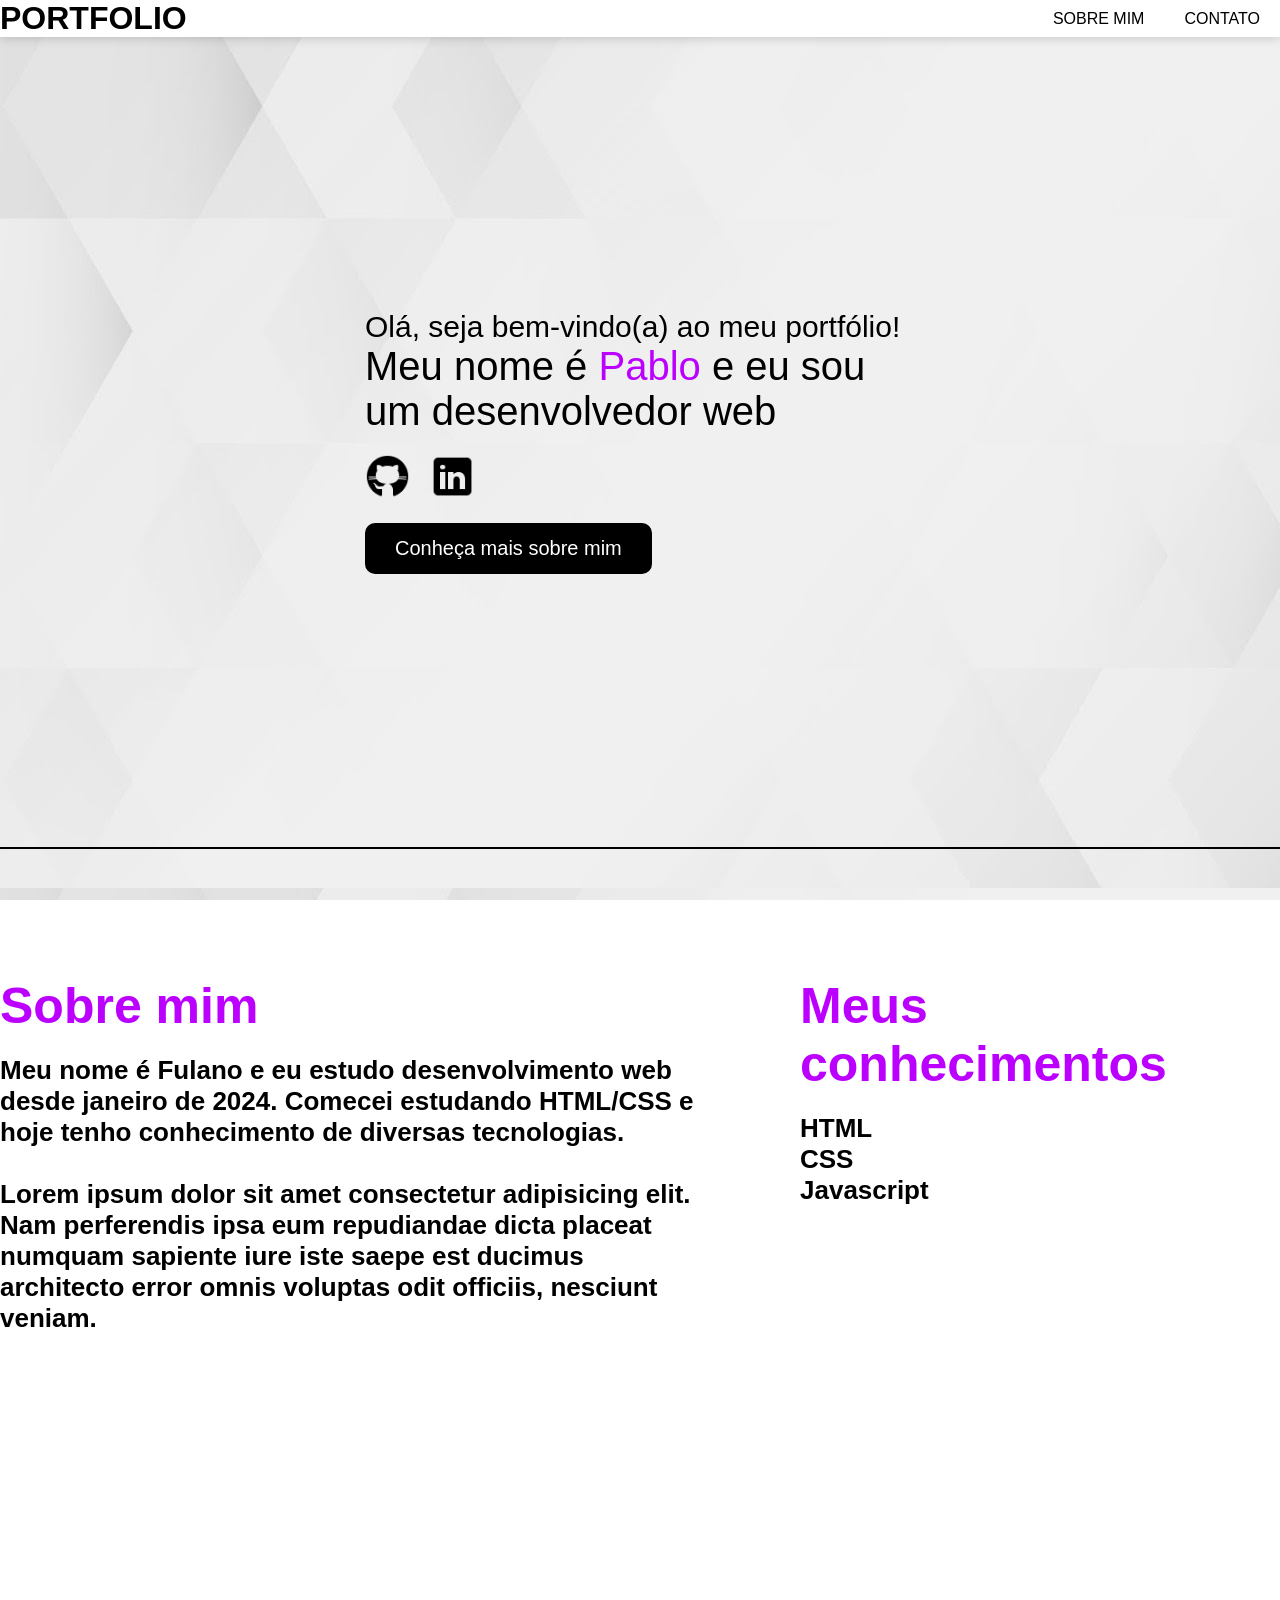
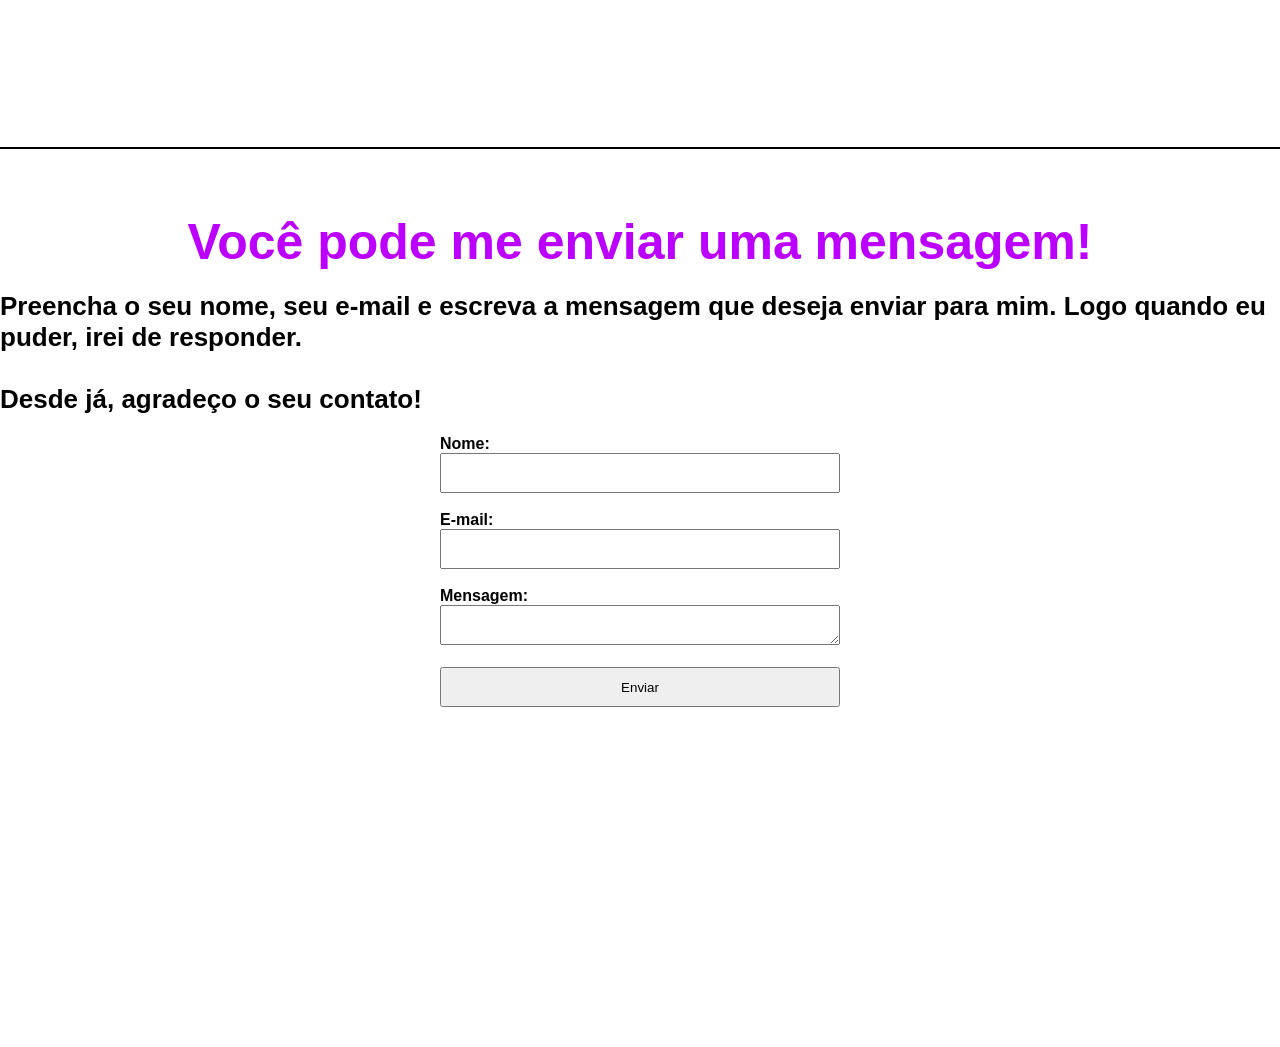
==== index.html @ 6943d7c4 "Add files via upload" ====
<!DOCTYPE html>
<html lang="en">
<head>
    <meta charset="UTF-8">
    <meta name="viewport" content="width=device-width, initial-scale=1.0">
    <title>Portfolio</title>
    <link rel="stylesheet" href="style.css">
</head>
<body>
    <header>
        <h1>Portfolio</h1>
        <nav>
            <ul>
                <li><a href="#sobremim">Sobre mim</a></li>
                <li><a href="#contato">Contato</a></li>
            </ul>
        </nav>
    </header>
            </ul>
        </nav>
    </header>
    <main>
    <div id="intro">
        <div id="apresentacao">
            <p>Olá, seja bem-vindo(a) ao meu portfólio!</p>
            <p>Meu nome é <span>Pablo</span> e eu sou um desenvolvedor web</p>
        </div>

        <div id="redes-sociais">
            <a href="#">
                <img src="./imagens/icons8-github-50.png" alt="">
            </a>

            <a href="#">
                <img src="./imagens/icons8-linkedin-50.png" alt="">
            </a>
        </div>

        <a href="#sobreMim">
            <button>Conheça mais sobre mim</button>
        </a>
    </div>

    <div id="img-dev">
        <img src="./imagens/graphy-software-developer-coding-with-two-monitors.png" alt="">
    </div>
</main>
</body>
</html>
<section id="sobreMim">
    <div id="resumo">
        <h2>Sobre mim</h2>
        <p>
            Meu nome é Fulano e eu estudo desenvolvimento web desde janeiro de 2024. Comecei estudando HTML/CSS e hoje tenho conhecimento de diversas tecnologias.<br><br>
            Lorem ipsum dolor sit amet consectetur adipisicing elit. Nam perferendis ipsa eum repudiandae dicta placeat numquam sapiente iure iste saepe est ducimus architecto error omnis voluptas odit officiis, nesciunt veniam.
        </p>
    </div>

    <div id="meusConhecimentos">
        <h2>Meus conhecimentos</h2>
        <ul>
            <li>HTML</li>
            <li>CSS</li>
            <li>Javascript</li>
        </ul>
    </div>
</section>
<section id="contato">
    <h2>Você pode me enviar uma mensagem!</h2>
    <p>
        Preencha o seu nome, seu e-mail e escreva a mensagem que deseja enviar para mim. Logo quando eu puder, irei de responder.<br><br>
        Desde já, agradeço o seu contato!
    </p>

    <form>
        <label for="nome">Nome:</label><br>
        <input type="text" id="nome" name="nome" required><br><br>

        <label for="email">E-mail:</label><br>
        <input type="email" id="email" name="email" required><br><br>

        <label for="mensagem">Mensagem:</label><br>
        <textarea id="mensagem" name="mensagem" rows="4" cols="50" required></textarea><br><br>

        <input id="btnEnviar" type="submit" value="Enviar">
    </form>
</section>
<script src="script.js"></script>
</body>
</html>
---- style.css ----
*{                  
        margin: 0;
        padding: 0;
        box-sizing: border-box;
        list-style: none;
        text-decoration: none;
        font-family: 'Segoe UI', tahoma, Geneva, Verdana, sans-serif;
}

header{
    display: flex;
    justify-content: space-between;
    align-items: center;
    font-size: 20 px;
    text-transform: uppercase;
    box-shadow: 0 0 12px rgba(0, 0, 0, 0.21);
    background-color: #fff;
}


nav a {
    color: black;
    padding: 20px 20px;
}

nav ul {
    display: flex;
}

nav ul a:hover {
    background-color: rgb(187, 0, 255);
    color: white;
}

body {
    background-image: url("./imagens/v748-toon-103.jpg");
    background-attachment: fixed;
}

/* INÍCIO MAIN */

main {
    display: flex;
    align-items: center;
    justify-content: center;
    height: 90vh;
}

#intro {
    max-width: 550px;
    display: flex;
    flex-direction: column;
    align-items: flex-start;
    gap: 20px;
}

#apresentacao p:nth-child(1) {
    font-size: 30px;
}

#apresentacao p:nth-child(2) {
    font-size: 40px;
    font-weight: 500;
}

#redes-sociais {
    display: flex;
    gap: 20px;
}

#redes-sociais img {
    width: 45px;
}

#apresentacao p:nth-child(2) span {
    color: rgb(187, 0, 255);
}

#intro button {
    padding: 14px 30px;
    font-size: 20px;
    border-radius: 10px;
    border: none;
    background-color: black;
    color: white;
    cursor: pointer;
}

#intro button:hover {
    color: rgb(187, 0, 255);
}
/* INÍCIO SOBRE MIM */

#sobreMim {
    display: flex;
    justify-content: center;
    gap: 100px;
    height: 100vh;
    border-top: 2px solid rgb(0, 0, 0);
}

#resumo {
    margin-top: 10%;
    max-width: 700px;
    display: flex;
    flex-direction: column;
    gap: 20px;
}

#meusConhecimentos {
    margin-top: 10%;
    display: flex;
    flex-direction: column;
    gap: 20px;
}

#resumo h2, #meusConhecimentos h2 {
    font-size: 50px;
    color: rgb(187, 0, 255);
}

#resumo p, #meusConhecimentos ul li {
    font-size: 26px;
    font-weight: 600;
}
/* INÍCIO CONTATO */

#contato {
    display: flex;
    flex-direction: column;
    align-items: center;
    gap: 20px;
    height: 100vh;
    border-top: 2px solid black;
    text-align: align;
}

#contato h2 {
    margin-top: 5%;
    font-size: 50px;
    color: rgb(187, 0, 255);
}

#contato p {
    font-size: 26px;
    font-weight: 600;
}

#contato form {
    text-align: left;
    font-weight: 600;
}

#contato form input, textarea {
    height: 40px;
    width: 400px;
    max-width: 400px;
    padding-inline: 5px;
}

@media screen and (max-width: 950px) {
    header {
        flex-direction: column;
    }

    /* INÍCIO MAIN */

    #intro {
        padding-inline: 20px;
    }

    #apresentacao p:nth-child(1) {
        font-size: 27px;
    }

    #apresentacao p:nth-child(2) {
        font-size: 37px;
    }

    #img-dev {
        display: none;
    }

    /* INÍCIO SOBRE MIM */

    #sobreMim {
        flex-direction: column;
        gap: 10px;
    }

    #resumo, #meusConhecimentos {
        margin-top: 0;
        padding-inline: 20px;
    }

    #resumo h2, #meusConhecimentos h2 {
        font-size: 40px;
    }

    #resumo p, #meusConhecimentos ul li {
        font-size: 15px;
    }

    /* INÍCIO CONTATO */

    #contato {
        padding-inline: 20px;
    }

    #contato h2 {
        font-size: 40px;
    }

    #contato form input, textarea {
        width: 300px;
    }
}
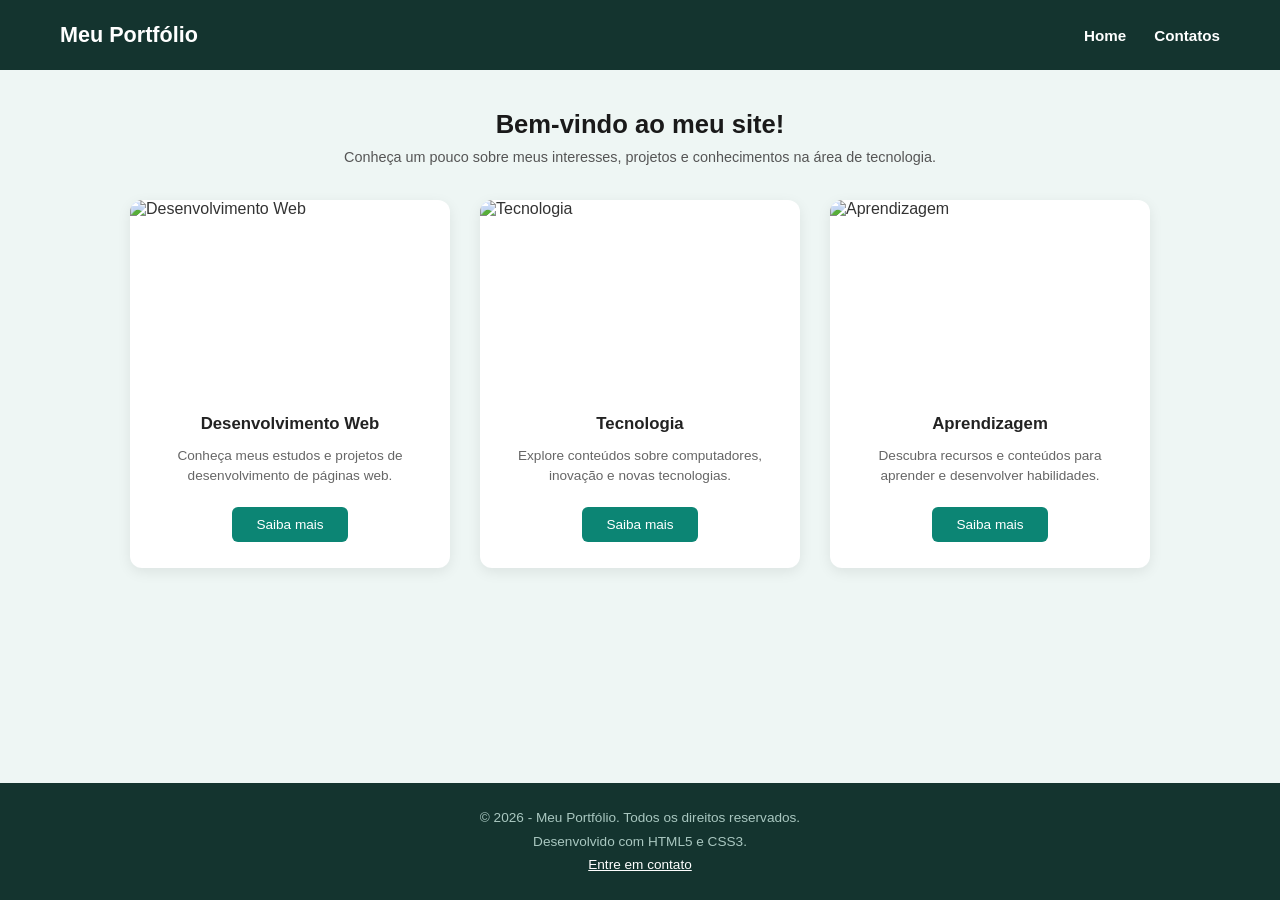
==== commit a786a7d1: "Add files via upload" ====
--- a/index.html
+++ b/index.html
@@ -1,90 +1,62 @@
-<!DOCTYPE html>
-<html lang="en">
-<head>
-    <meta charset="UTF-8">
-    <meta name="viewport" content="width=device-width, initial-scale=1.0">
-    <title>Portfolio</title>
-    <link rel="stylesheet" href="style.css">
-</head>
-<body>
-    <header>
-        <h1>Portfolio</h1>
-        <nav>
-            <ul>
-                <li><a href="#sobremim">Sobre mim</a></li>
-                <li><a href="#contato">Contato</a></li>
-            </ul>
-        </nav>
-    </header>
-            </ul>
-        </nav>
-    </header>
-    <main>
-    <div id="intro">
-        <div id="apresentacao">
-            <p>Olá, seja bem-vindo(a) ao meu portfólio!</p>
-            <p>Meu nome é <span>Pablo</span> e eu sou um desenvolvedor web</p>
-        </div>
-
-        <div id="redes-sociais">
-            <a href="#">
-                <img src="./imagens/icons8-github-50.png" alt="">
-            </a>
-
-            <a href="#">
-                <img src="./imagens/icons8-linkedin-50.png" alt="">
-            </a>
-        </div>
-
-        <a href="#sobreMim">
-            <button>Conheça mais sobre mim</button>
-        </a>
-    </div>
-
-    <div id="img-dev">
-        <img src="./imagens/graphy-software-developer-coding-with-two-monitors.png" alt="">
-    </div>
-</main>
-</body>
-</html>
-<section id="sobreMim">
-    <div id="resumo">
-        <h2>Sobre mim</h2>
-        <p>
-            Meu nome é Fulano e eu estudo desenvolvimento web desde janeiro de 2024. Comecei estudando HTML/CSS e hoje tenho conhecimento de diversas tecnologias.<br><br>
-            Lorem ipsum dolor sit amet consectetur adipisicing elit. Nam perferendis ipsa eum repudiandae dicta placeat numquam sapiente iure iste saepe est ducimus architecto error omnis voluptas odit officiis, nesciunt veniam.
-        </p>
-    </div>
-
-    <div id="meusConhecimentos">
-        <h2>Meus conhecimentos</h2>
-        <ul>
-            <li>HTML</li>
-            <li>CSS</li>
-            <li>Javascript</li>
-        </ul>
-    </div>
-</section>
-<section id="contato">
-    <h2>Você pode me enviar uma mensagem!</h2>
-    <p>
-        Preencha o seu nome, seu e-mail e escreva a mensagem que deseja enviar para mim. Logo quando eu puder, irei de responder.<br><br>
-        Desde já, agradeço o seu contato!
-    </p>
-
-    <form>
-        <label for="nome">Nome:</label><br>
-        <input type="text" id="nome" name="nome" required><br><br>
-
-        <label for="email">E-mail:</label><br>
-        <input type="email" id="email" name="email" required><br><br>
-
-        <label for="mensagem">Mensagem:</label><br>
-        <textarea id="mensagem" name="mensagem" rows="4" cols="50" required></textarea><br><br>
-
-        <input id="btnEnviar" type="submit" value="Enviar">
-    </form>
-</section>
-<script src="script.js"></script>
-</body>
-</html>+<!DOCTYPE html>
+<html lang="pt-BR">
+<head>
+    <meta charset="UTF-8">
+    <meta name="viewport" content="width=device-width, initial-scale=1.0">
+    <title>Meu Portfólio</title>
+    <link rel="stylesheet" href="style.css">
+</head>
+<body>
+
+    <header>
+        <h2>Meu Portfólio</h2>
+        <nav>
+            <a href="index.html">Home</a>
+            <a href="contato.html">Contatos</a>
+        </nav>
+    </header>
+
+    <main>
+        <section class="intro-home">
+            <h1>Bem-vindo ao meu site!</h1>
+            <p>Conheça um pouco sobre meus interesses, projetos e conhecimentos na área de tecnologia.</p>
+        </section>
+
+        <section class="cards-container">
+            <article class="card">
+                <img src="https://images.unsplash.com/photo-1498050108023-c5249f4df085?auto=format&fit=crop&w=600&q=80" alt="Desenvolvimento Web">
+                <div class="card-body">
+                    <h3>Desenvolvimento Web</h3>
+                    <p>Conheça meus estudos e projetos de desenvolvimento de páginas web.</p>
+                    <a href="contato.html">Saiba mais</a>
+                </div>
+            </article>
+
+            <article class="card">
+                <img src="https://images.unsplash.com/photo-1518770660439-4636190af475?auto=format&fit=crop&w=600&q=80" alt="Tecnologia">
+                <div class="card-body">
+                    <h3>Tecnologia</h3>
+                    <p>Explore conteúdos sobre computadores, inovação e novas tecnologias.</p>
+                    <a href="contato.html">Saiba mais</a>
+                </div>
+            </article>
+
+            <article class="card">
+                <img src="https://images.unsplash.com/photo-1516321318423-f06f85e504b3?auto=format&fit=crop&w=600&q=80" alt="Aprendizagem">
+                <div class="card-body">
+                    <h3>Aprendizagem</h3>
+                    <p>Descubra recursos e conteúdos para aprender e desenvolver habilidades.</p>
+                    <a href="contato.html">Saiba mais</a>
+                </div>
+            </article>
+        </section>
+    </main>
+
+    <footer>
+        <p>&copy; 2026 - Meu Portfólio. Todos os direitos reservados.</p>
+        <p>Desenvolvido com HTML5 e CSS3.</p>
+        <p><a href="contato.html">Entre em contato</a></p>
+    </footer>
+
+</body>
+</html>
--- a/style.css
+++ b/style.css
@@ -1,217 +1,279 @@
-*{                  
-        margin: 0;
-        padding: 0;
-        box-sizing: border-box;
-        list-style: none;
-        text-decoration: none;
-        font-family: 'Segoe UI', tahoma, Geneva, Verdana, sans-serif;
-}
-
-header{
-    display: flex;
-    justify-content: space-between;
-    align-items: center;
-    font-size: 20 px;
-    text-transform: uppercase;
-    box-shadow: 0 0 12px rgba(0, 0, 0, 0.21);
-    background-color: #fff;
-}
-
-
-nav a {
-    color: black;
-    padding: 20px 20px;
-}
-
-nav ul {
-    display: flex;
-}
-
-nav ul a:hover {
-    background-color: rgb(187, 0, 255);
-    color: white;
-}
-
-body {
-    background-image: url("./imagens/v748-toon-103.jpg");
-    background-attachment: fixed;
-}
-
-/* INÍCIO MAIN */
-
-main {
-    display: flex;
-    align-items: center;
-    justify-content: center;
-    height: 90vh;
-}
-
-#intro {
-    max-width: 550px;
-    display: flex;
-    flex-direction: column;
-    align-items: flex-start;
-    gap: 20px;
-}
-
-#apresentacao p:nth-child(1) {
-    font-size: 30px;
-}
-
-#apresentacao p:nth-child(2) {
-    font-size: 40px;
-    font-weight: 500;
-}
-
-#redes-sociais {
-    display: flex;
-    gap: 20px;
-}
-
-#redes-sociais img {
-    width: 45px;
-}
-
-#apresentacao p:nth-child(2) span {
-    color: rgb(187, 0, 255);
-}
-
-#intro button {
-    padding: 14px 30px;
-    font-size: 20px;
-    border-radius: 10px;
-    border: none;
-    background-color: black;
-    color: white;
-    cursor: pointer;
-}
-
-#intro button:hover {
-    color: rgb(187, 0, 255);
-}
-/* INÍCIO SOBRE MIM */
-
-#sobreMim {
-    display: flex;
-    justify-content: center;
-    gap: 100px;
-    height: 100vh;
-    border-top: 2px solid rgb(0, 0, 0);
-}
-
-#resumo {
-    margin-top: 10%;
-    max-width: 700px;
-    display: flex;
-    flex-direction: column;
-    gap: 20px;
-}
-
-#meusConhecimentos {
-    margin-top: 10%;
-    display: flex;
-    flex-direction: column;
-    gap: 20px;
-}
-
-#resumo h2, #meusConhecimentos h2 {
-    font-size: 50px;
-    color: rgb(187, 0, 255);
-}
-
-#resumo p, #meusConhecimentos ul li {
-    font-size: 26px;
-    font-weight: 600;
-}
-/* INÍCIO CONTATO */
-
-#contato {
-    display: flex;
-    flex-direction: column;
-    align-items: center;
-    gap: 20px;
-    height: 100vh;
-    border-top: 2px solid black;
-    text-align: align;
-}
-
-#contato h2 {
-    margin-top: 5%;
-    font-size: 50px;
-    color: rgb(187, 0, 255);
-}
-
-#contato p {
-    font-size: 26px;
-    font-weight: 600;
-}
-
-#contato form {
-    text-align: left;
-    font-weight: 600;
-}
-
-#contato form input, textarea {
-    height: 40px;
-    width: 400px;
-    max-width: 400px;
-    padding-inline: 5px;
-}
-
-@media screen and (max-width: 950px) {
-    header {
-        flex-direction: column;
-    }
-
-    /* INÍCIO MAIN */
-
-    #intro {
-        padding-inline: 20px;
-    }
-
-    #apresentacao p:nth-child(1) {
-        font-size: 27px;
-    }
-
-    #apresentacao p:nth-child(2) {
-        font-size: 37px;
-    }
-
-    #img-dev {
-        display: none;
-    }
-
-    /* INÍCIO SOBRE MIM */
-
-    #sobreMim {
-        flex-direction: column;
-        gap: 10px;
-    }
-
-    #resumo, #meusConhecimentos {
-        margin-top: 0;
-        padding-inline: 20px;
-    }
-
-    #resumo h2, #meusConhecimentos h2 {
-        font-size: 40px;
-    }
-
-    #resumo p, #meusConhecimentos ul li {
-        font-size: 15px;
-    }
-
-    /* INÍCIO CONTATO */
-
-    #contato {
-        padding-inline: 20px;
-    }
-
-    #contato h2 {
-        font-size: 40px;
-    }
-
-    #contato form input, textarea {
-        width: 300px;
-    }
-}+* {
+    margin: 0;
+    padding: 0;
+    box-sizing: border-box;
+    font-family: Arial, Helvetica, sans-serif;
+}
+
+body {
+    display: flex;
+    flex-direction: column;
+    min-height: 100vh;
+    background-color: #eef6f4;
+    color: #333333;
+}
+
+/* Cabeçalho e Menu */
+header {
+    background-color: #14342f;
+    color: #ffffff;
+    display: flex;
+    justify-content: space-between;
+    align-items: center;
+    padding: 22px 60px;
+}
+
+header h2 {
+    font-size: 1.35rem;
+    font-weight: bold;
+}
+
+nav {
+    display: flex;
+    gap: 28px;
+}
+
+nav a {
+    color: #ffffff;
+    text-decoration: none;
+    font-size: 0.95rem;
+    font-weight: bold;
+    transition: color 0.2s ease, opacity 0.2s ease;
+}
+
+nav a:hover {
+    opacity: 0.8;
+}
+
+/* Área Principal */
+main {
+    flex: 1;
+    display: flex;
+    flex-direction: column;
+    align-items: center;
+    padding: 40px 20px 60px;
+    width: 100%;
+}
+
+.intro-home {
+    text-align: center;
+    margin-bottom: 35px;
+}
+
+.intro-home h1 {
+    font-size: 1.6rem;
+    color: #1a1a1a;
+    margin-bottom: 10px;
+    font-weight: bold;
+}
+
+.intro-home p {
+    font-size: 0.9rem;
+    color: #555555;
+}
+
+/* Cards (Home) */
+.cards-container {
+    display: flex;
+    justify-content: center;
+    gap: 30px;
+    flex-wrap: wrap;
+    max-width: 1150px;
+    width: 100%;
+}
+
+.card {
+    background-color: #ffffff;
+    border-radius: 12px;
+    overflow: hidden;
+    width: 320px;
+    display: flex;
+    flex-direction: column;
+    box-shadow: 0 4px 14px rgba(0, 0, 0, 0.08);
+    transition: transform 0.25s ease, box-shadow 0.25s ease;
+}
+
+.card:hover {
+    transform: translateY(-6px);
+    box-shadow: 0 10px 24px rgba(0, 0, 0, 0.14);
+}
+
+.card img {
+    width: 100%;
+    height: 190px;
+    object-fit: cover;
+    display: block;
+}
+
+.card-body {
+    padding: 24px 20px 26px;
+    display: flex;
+    flex-direction: column;
+    align-items: center;
+    text-align: center;
+    flex: 1;
+}
+
+.card-body h3 {
+    font-size: 1.05rem;
+    color: #222222;
+    margin-bottom: 12px;
+    font-weight: bold;
+}
+
+.card-body p {
+    font-size: 0.85rem;
+    color: #666666;
+    line-height: 1.45;
+    margin-bottom: 22px;
+    flex: 1;
+}
+
+.card-body a {
+    display: inline-block;
+    background-color: #0c8574;
+    color: #ffffff;
+    text-decoration: none;
+    font-size: 0.85rem;
+    padding: 10px 24px;
+    border-radius: 6px;
+    font-weight: 500;
+    transition: background-color 0.2s ease, transform 0.2s ease;
+}
+
+.card-body a:hover {
+    background-color: #08665a;
+    transform: scale(1.03);
+}
+
+/* Formulário de Contato */
+.form-card {
+    background-color: #ffffff;
+    width: 100%;
+    max-width: 580px;
+    padding: 40px;
+    border-radius: 10px;
+    box-shadow: 0 4px 18px rgba(0, 0, 0, 0.07);
+}
+
+.form-card h2 {
+    font-size: 1.4rem;
+    color: #1a1a1a;
+    margin-bottom: 8px;
+}
+
+.form-card > p {
+    font-size: 0.9rem;
+    color: #666666;
+    margin-bottom: 25px;
+}
+
+.form-group {
+    display: flex;
+    flex-direction: column;
+    margin-bottom: 18px;
+}
+
+.form-group label {
+    font-size: 0.85rem;
+    font-weight: bold;
+    color: #333333;
+    margin-bottom: 7px;
+}
+
+.form-group input,
+.form-group textarea {
+    width: 100%;
+    padding: 11px 13px;
+    border: 1px solid #d3e0dc;
+    border-radius: 6px;
+    font-size: 0.9rem;
+    color: #333333;
+    outline: none;
+    background-color: #ffffff;
+    transition: border-color 0.2s ease;
+}
+
+.form-group input::placeholder,
+.form-group textarea::placeholder {
+    color: #a0a4ab;
+    font-size: 0.85rem;
+}
+
+.form-group input:focus,
+.form-group textarea:focus {
+    border-color: #0c8574;
+}
+
+.form-group textarea {
+    min-height: 140px;
+    resize: vertical;
+}
+
+.btn-submit {
+    background-color: #14342f;
+    color: #ffffff;
+    border: none;
+    padding: 11px 22px;
+    border-radius: 6px;
+    font-size: 0.9rem;
+    font-weight: 500;
+    cursor: pointer;
+    transition: background-color 0.2s ease, opacity 0.2s ease;
+}
+
+.btn-submit:hover {
+    background-color: #1f4d45;
+}
+
+/* Rodapé */
+footer {
+    background-color: #14342f;
+    color: #a9c7c0;
+    text-align: center;
+    padding: 22px 20px;
+    font-size: 0.85rem;
+    line-height: 1.6;
+}
+
+footer p {
+    margin: 2px 0;
+}
+
+footer a {
+    color: #ffffff;
+    text-decoration: underline;
+    transition: opacity 0.2s ease;
+}
+
+footer a:hover {
+    opacity: 0.8;
+}
+
+/* Responsividade (telas menores) */
+@media (max-width: 768px) {
+    header {
+        flex-direction: column;
+        gap: 14px;
+        padding: 20px;
+        text-align: center;
+    }
+
+    nav {
+        gap: 20px;
+    }
+
+    .cards-container {
+        flex-direction: column;
+        align-items: center;
+    }
+
+    .card {
+        width: 100%;
+        max-width: 360px;
+    }
+
+    .form-card {
+        padding: 25px 20px;
+    }
+}
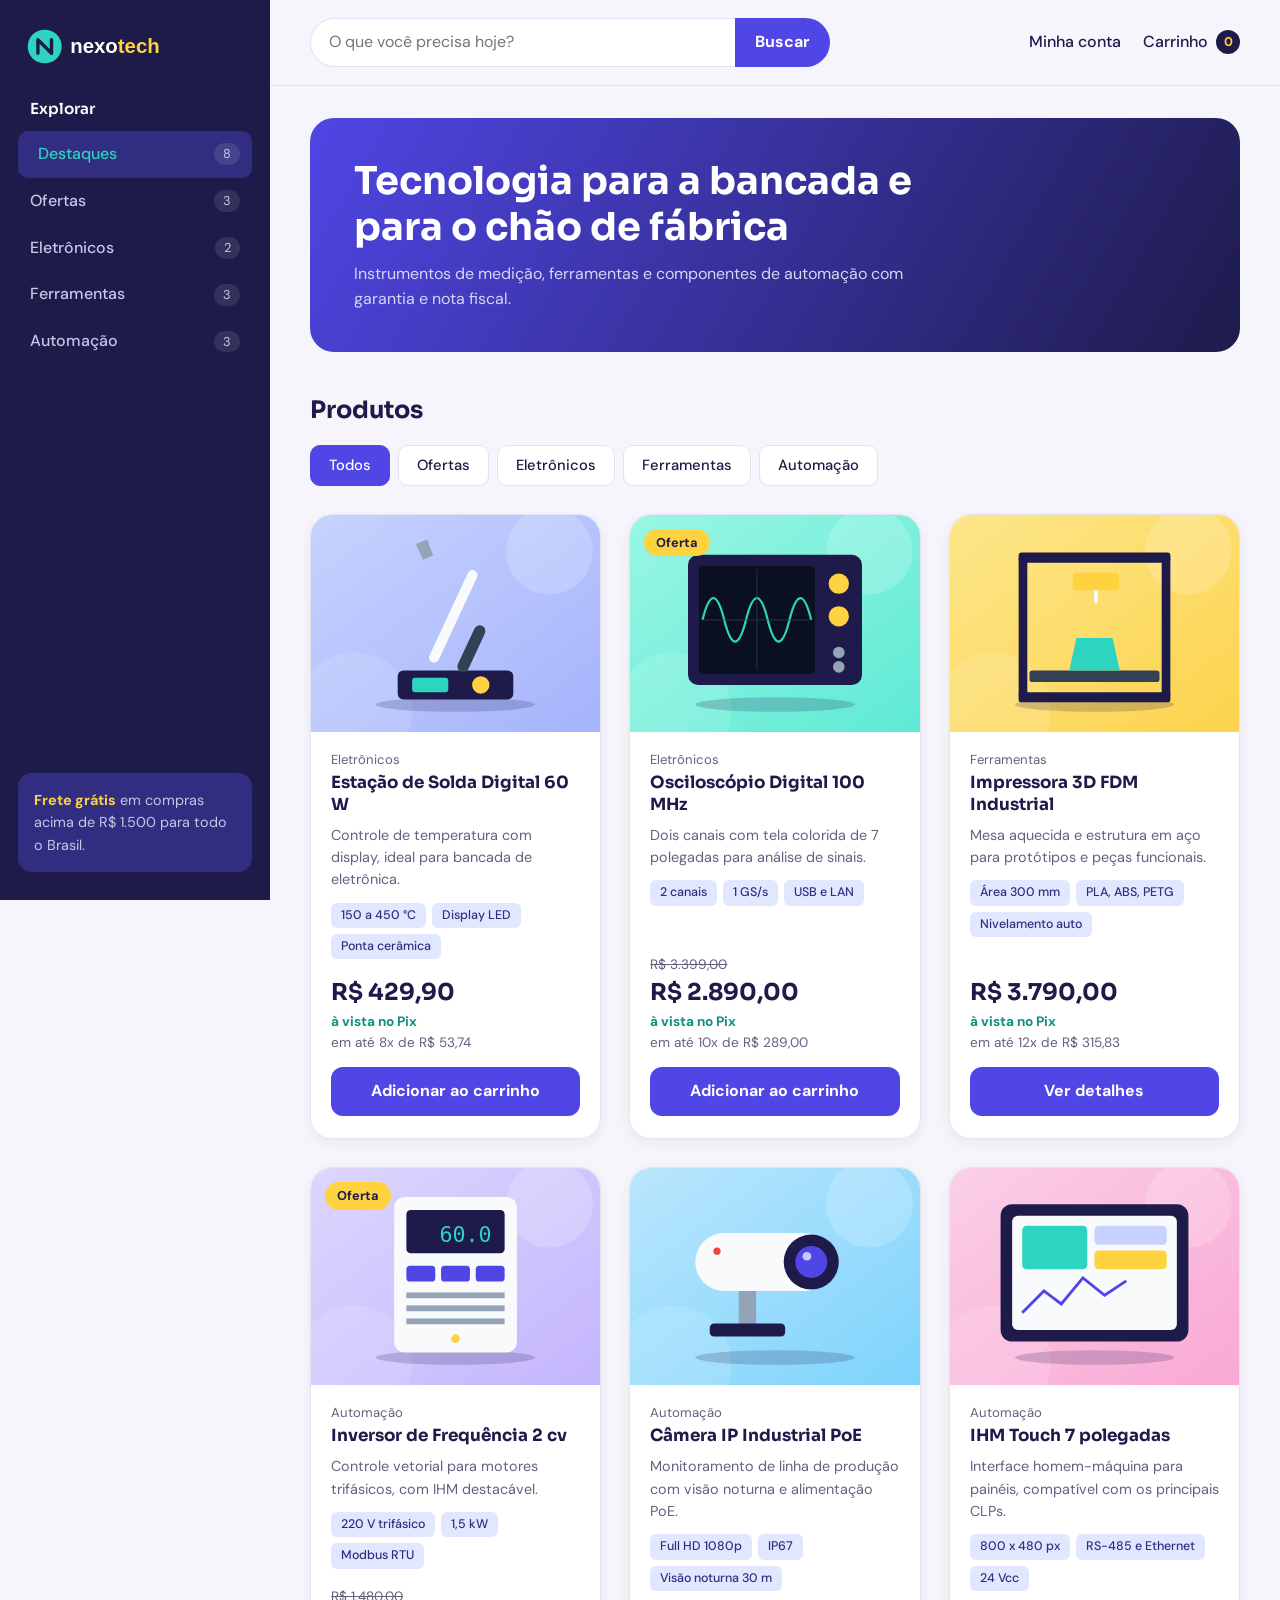
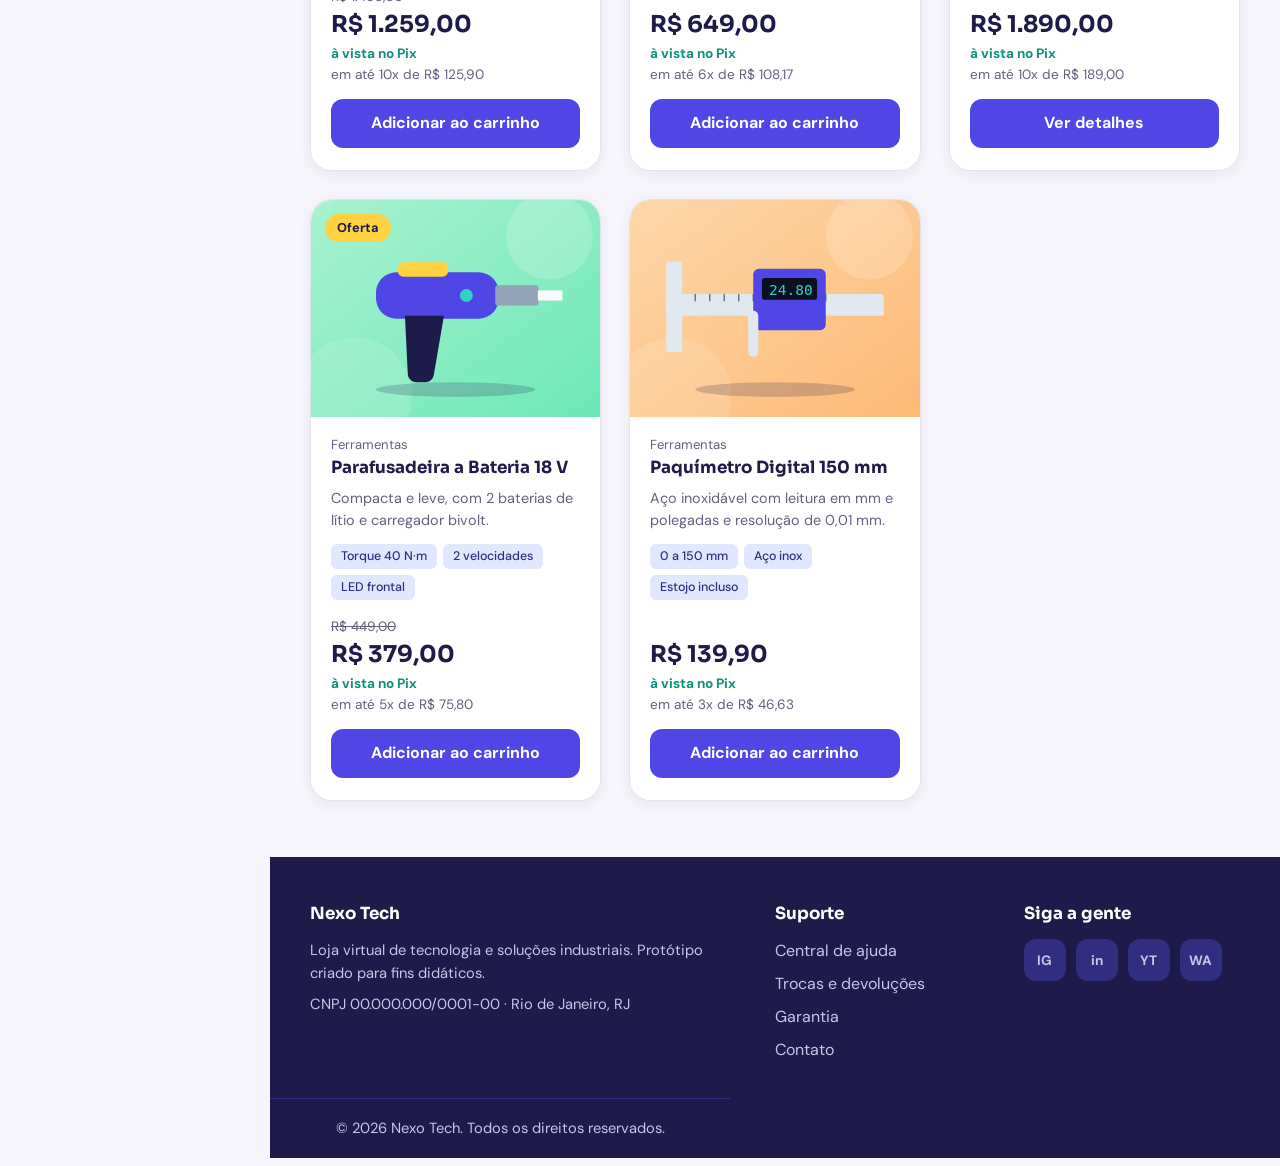
==== commit 0afaac0a: "Add files via upload" ====
--- a/index.html
+++ b/index.html
@@ -1,62 +1,295 @@
 <!DOCTYPE html>
 <html lang="pt-BR">
 <head>
-    <meta charset="UTF-8">
-    <meta name="viewport" content="width=device-width, initial-scale=1.0">
-    <title>Meu Portfólio</title>
-    <link rel="stylesheet" href="style.css">
+  <meta charset="UTF-8">
+  <meta name="viewport" content="width=device-width, initial-scale=1.0">
+  <title>Nexo Tech | Loja de tecnologia e automação industrial</title>
+  <meta name="description" content="Eletrônicos, ferramentas e automação para a indústria.">
+
+  <!-- Fontes: Sora (títulos) e DM Sans (texto) -->
+  <link rel="preconnect" href="https://fonts.googleapis.com">
+  <link rel="preconnect" href="https://fonts.gstatic.com" crossorigin>
+  <link href="https://fonts.googleapis.com/css2?family=DM+Sans:wght@400;500;700&family=Sora:wght@600;700&display=swap" rel="stylesheet">
+
+  <link rel="stylesheet" href="style.css">
 </head>
 <body>
-
-    <header>
-        <h2>Meu Portfólio</h2>
-        <nav>
-            <a href="index.html">Home</a>
-            <a href="contato.html">Contatos</a>
+  <div class="app">
+
+    <!-- ============ MENU LATERAL (fixo à esquerda) ============ -->
+    <aside class="lateral">
+      <a class="lateral__logo" href="index.html" aria-label="Nexo Tech - página inicial">
+        <img src="assets/img/logo.svg" alt="Nexo Tech" width="170" height="37">
+      </a>
+
+      <nav aria-label="Categorias de produtos">
+        <h2 class="lateral__titulo">Explorar</h2>
+        <ul class="lateral__lista">
+          <li><a href="#vitrine" class="ativo">Destaques</a><span>8</span></li>
+          <li><a href="#vitrine">Ofertas</a><span>3</span></li>
+          <li><a href="#vitrine">Eletrônicos</a><span>2</span></li>
+          <li><a href="#vitrine">Ferramentas</a><span>3</span></li>
+          <li><a href="#vitrine">Automação</a><span>3</span></li>
+        </ul>
+      </nav>
+
+      <div class="lateral__aviso">
+        <p><strong>Frete grátis</strong> em compras acima de R$ 1.500 para todo o Brasil.</p>
+      </div>
+    </aside>
+
+    <div class="conteudo">
+
+      <!-- ============ CABEÇALHO ============ -->
+      <header class="topo">
+        <form class="topo__busca" role="search" onsubmit="return false">
+          <label class="sr-only" for="busca">Buscar produtos</label>
+          <input id="busca" type="search" placeholder="O que você precisa hoje?">
+          <button type="submit" class="btn btn--busca">Buscar</button>
+        </form>
+        <nav class="topo__acoes" aria-label="Conta e carrinho">
+          <a href="#">Minha conta</a>
+          <a href="#" class="topo__carrinho">Carrinho <span class="topo__contador">0</span></a>
         </nav>
-    </header>
-
-    <main>
-        <section class="intro-home">
-            <h1>Bem-vindo ao meu site!</h1>
-            <p>Conheça um pouco sobre meus interesses, projetos e conhecimentos na área de tecnologia.</p>
+      </header>
+
+      <!-- ============ ÁREA PRINCIPAL ============ -->
+      <main class="principal" id="vitrine">
+
+        <!-- Banner de apresentação -->
+        <section class="destaque" aria-labelledby="titulo-vitrine">
+          <h1 id="titulo-vitrine">Tecnologia para a bancada e para o chão de fábrica</h1>
+          <p>Instrumentos de medição, ferramentas e componentes de automação com garantia e nota fiscal.</p>
         </section>
 
-        <section class="cards-container">
-            <article class="card">
-                <img src="https://images.unsplash.com/photo-1498050108023-c5249f4df085?auto=format&fit=crop&w=600&q=80" alt="Desenvolvimento Web">
-                <div class="card-body">
-                    <h3>Desenvolvimento Web</h3>
-                    <p>Conheça meus estudos e projetos de desenvolvimento de páginas web.</p>
-                    <a href="contato.html">Saiba mais</a>
-                </div>
-            </article>
-
-            <article class="card">
-                <img src="https://images.unsplash.com/photo-1518770660439-4636190af475?auto=format&fit=crop&w=600&q=80" alt="Tecnologia">
-                <div class="card-body">
-                    <h3>Tecnologia</h3>
-                    <p>Explore conteúdos sobre computadores, inovação e novas tecnologias.</p>
-                    <a href="contato.html">Saiba mais</a>
-                </div>
-            </article>
-
-            <article class="card">
-                <img src="https://images.unsplash.com/photo-1516321318423-f06f85e504b3?auto=format&fit=crop&w=600&q=80" alt="Aprendizagem">
-                <div class="card-body">
-                    <h3>Aprendizagem</h3>
-                    <p>Descubra recursos e conteúdos para aprender e desenvolver habilidades.</p>
-                    <a href="contato.html">Saiba mais</a>
-                </div>
-            </article>
+        <section class="vitrine" aria-labelledby="titulo-produtos">
+          <h2 id="titulo-produtos" class="vitrine__titulo">Produtos</h2>
+
+          <!-- Filtros rápidos (CSS puro: radios + labels) -->
+          <input class="filtro-radio" type="radio" name="filtro" id="f-todos" checked>
+          <input class="filtro-radio" type="radio" name="filtro" id="f-ofertas">
+          <input class="filtro-radio" type="radio" name="filtro" id="f-eletronicos">
+          <input class="filtro-radio" type="radio" name="filtro" id="f-ferramentas">
+          <input class="filtro-radio" type="radio" name="filtro" id="f-automacao">
+
+          <div class="filtros" role="group" aria-label="Filtros rápidos">
+            <label for="f-todos">Todos</label>
+            <label for="f-ofertas">Ofertas</label>
+            <label for="f-eletronicos">Eletrônicos</label>
+            <label for="f-ferramentas">Ferramentas</label>
+            <label for="f-automacao">Automação</label>
+          </div>
+
+          <!-- Grade de produtos -->
+          <div class="grade">
+
+        <!-- Card: Estação de Solda Digital 60 W -->
+        <article class="card" data-categoria="eletronicos">
+          <img class="card__img" src="assets/img/solda.svg" alt="Estação de Solda Digital 60 W" width="400" height="300" loading="lazy">
+          <div class="card__corpo">
+            <p class="card__categoria">Eletrônicos</p>
+            <h3 class="card__titulo">Estação de Solda Digital 60 W</h3>
+            <p class="card__desc">Controle de temperatura com display, ideal para bancada de eletrônica.</p>
+            <ul class="card__specs">
+            <li>150 a 450 °C</li>
+            <li>Display LED</li>
+            <li>Ponta cerâmica</li>
+            </ul>
+            <div class="card__preco">
+              <strong>R$ 429,90</strong>
+              <span class="card__avista">à vista no Pix</span>
+              <span class="card__parcela">em até 8x de R$ 53,74</span>
+            </div>
+            <button class="btn" type="button">Adicionar ao carrinho</button>
+          </div>
+        </article>
+
+        <!-- Card: Osciloscópio Digital 100 MHz -->
+        <article class="card oferta" data-categoria="eletronicos">
+          <span class="card__selo">Oferta</span>
+          <img class="card__img" src="assets/img/osciloscopio.svg" alt="Osciloscópio Digital 100 MHz" width="400" height="300" loading="lazy">
+          <div class="card__corpo">
+            <p class="card__categoria">Eletrônicos</p>
+            <h3 class="card__titulo">Osciloscópio Digital 100 MHz</h3>
+            <p class="card__desc">Dois canais com tela colorida de 7 polegadas para análise de sinais.</p>
+            <ul class="card__specs">
+            <li>2 canais</li>
+            <li>1 GS/s</li>
+            <li>USB e LAN</li>
+            </ul>
+            <div class="card__preco">
+              <s class="card__antigo">R$ 3.399,00</s>
+            <strong>R$ 2.890,00</strong>
+              <span class="card__avista">à vista no Pix</span>
+              <span class="card__parcela">em até 10x de R$ 289,00</span>
+            </div>
+            <button class="btn" type="button">Adicionar ao carrinho</button>
+          </div>
+        </article>
+
+        <!-- Card: Impressora 3D FDM Industrial -->
+        <article class="card" data-categoria="ferramentas">
+          <img class="card__img" src="assets/img/impressora3d.svg" alt="Impressora 3D FDM Industrial" width="400" height="300" loading="lazy">
+          <div class="card__corpo">
+            <p class="card__categoria">Ferramentas</p>
+            <h3 class="card__titulo">Impressora 3D FDM Industrial</h3>
+            <p class="card__desc">Mesa aquecida e estrutura em aço para protótipos e peças funcionais.</p>
+            <ul class="card__specs">
+            <li>Área 300 mm</li>
+            <li>PLA, ABS, PETG</li>
+            <li>Nivelamento auto</li>
+            </ul>
+            <div class="card__preco">
+              <strong>R$ 3.790,00</strong>
+              <span class="card__avista">à vista no Pix</span>
+              <span class="card__parcela">em até 12x de R$ 315,83</span>
+            </div>
+            <button class="btn" type="button">Ver detalhes</button>
+          </div>
+        </article>
+
+        <!-- Card: Inversor de Frequência 2 cv -->
+        <article class="card oferta" data-categoria="automacao">
+          <span class="card__selo">Oferta</span>
+          <img class="card__img" src="assets/img/inversor.svg" alt="Inversor de Frequência 2 cv" width="400" height="300" loading="lazy">
+          <div class="card__corpo">
+            <p class="card__categoria">Automação</p>
+            <h3 class="card__titulo">Inversor de Frequência 2 cv</h3>
+            <p class="card__desc">Controle vetorial para motores trifásicos, com IHM destacável.</p>
+            <ul class="card__specs">
+            <li>220 V trifásico</li>
+            <li>1,5 kW</li>
+            <li>Modbus RTU</li>
+            </ul>
+            <div class="card__preco">
+              <s class="card__antigo">R$ 1.480,00</s>
+            <strong>R$ 1.259,00</strong>
+              <span class="card__avista">à vista no Pix</span>
+              <span class="card__parcela">em até 10x de R$ 125,90</span>
+            </div>
+            <button class="btn" type="button">Adicionar ao carrinho</button>
+          </div>
+        </article>
+
+        <!-- Card: Câmera IP Industrial PoE -->
+        <article class="card" data-categoria="automacao">
+          <img class="card__img" src="assets/img/camera.svg" alt="Câmera IP Industrial PoE" width="400" height="300" loading="lazy">
+          <div class="card__corpo">
+            <p class="card__categoria">Automação</p>
+            <h3 class="card__titulo">Câmera IP Industrial PoE</h3>
+            <p class="card__desc">Monitoramento de linha de produção com visão noturna e alimentação PoE.</p>
+            <ul class="card__specs">
+            <li>Full HD 1080p</li>
+            <li>IP67</li>
+            <li>Visão noturna 30 m</li>
+            </ul>
+            <div class="card__preco">
+              <strong>R$ 649,00</strong>
+              <span class="card__avista">à vista no Pix</span>
+              <span class="card__parcela">em até 6x de R$ 108,17</span>
+            </div>
+            <button class="btn" type="button">Adicionar ao carrinho</button>
+          </div>
+        </article>
+
+        <!-- Card: IHM Touch 7 polegadas -->
+        <article class="card" data-categoria="automacao">
+          <img class="card__img" src="assets/img/ihm.svg" alt="IHM Touch 7 polegadas" width="400" height="300" loading="lazy">
+          <div class="card__corpo">
+            <p class="card__categoria">Automação</p>
+            <h3 class="card__titulo">IHM Touch 7 polegadas</h3>
+            <p class="card__desc">Interface homem-máquina para painéis, compatível com os principais CLPs.</p>
+            <ul class="card__specs">
+            <li>800 x 480 px</li>
+            <li>RS-485 e Ethernet</li>
+            <li>24 Vcc</li>
+            </ul>
+            <div class="card__preco">
+              <strong>R$ 1.890,00</strong>
+              <span class="card__avista">à vista no Pix</span>
+              <span class="card__parcela">em até 10x de R$ 189,00</span>
+            </div>
+            <button class="btn" type="button">Ver detalhes</button>
+          </div>
+        </article>
+
+        <!-- Card: Parafusadeira a Bateria 18 V -->
+        <article class="card oferta" data-categoria="ferramentas">
+          <span class="card__selo">Oferta</span>
+          <img class="card__img" src="assets/img/parafusadeira.svg" alt="Parafusadeira a Bateria 18 V" width="400" height="300" loading="lazy">
+          <div class="card__corpo">
+            <p class="card__categoria">Ferramentas</p>
+            <h3 class="card__titulo">Parafusadeira a Bateria 18 V</h3>
+            <p class="card__desc">Compacta e leve, com 2 baterias de lítio e carregador bivolt.</p>
+            <ul class="card__specs">
+            <li>Torque 40 N·m</li>
+            <li>2 velocidades</li>
+            <li>LED frontal</li>
+            </ul>
+            <div class="card__preco">
+              <s class="card__antigo">R$ 449,00</s>
+            <strong>R$ 379,00</strong>
+              <span class="card__avista">à vista no Pix</span>
+              <span class="card__parcela">em até 5x de R$ 75,80</span>
+            </div>
+            <button class="btn" type="button">Adicionar ao carrinho</button>
+          </div>
+        </article>
+
+        <!-- Card: Paquímetro Digital 150 mm -->
+        <article class="card" data-categoria="ferramentas">
+          <img class="card__img" src="assets/img/paquimetro.svg" alt="Paquímetro Digital 150 mm" width="400" height="300" loading="lazy">
+          <div class="card__corpo">
+            <p class="card__categoria">Ferramentas</p>
+            <h3 class="card__titulo">Paquímetro Digital 150 mm</h3>
+            <p class="card__desc">Aço inoxidável com leitura em mm e polegadas e resolução de 0,01 mm.</p>
+            <ul class="card__specs">
+            <li>0 a 150 mm</li>
+            <li>Aço inox</li>
+            <li>Estojo incluso</li>
+            </ul>
+            <div class="card__preco">
+              <strong>R$ 139,90</strong>
+              <span class="card__avista">à vista no Pix</span>
+              <span class="card__parcela">em até 3x de R$ 46,63</span>
+            </div>
+            <button class="btn" type="button">Adicionar ao carrinho</button>
+          </div>
+        </article>
+          </div>
         </section>
-    </main>
-
-    <footer>
-        <p>&copy; 2026 - Meu Portfólio. Todos os direitos reservados.</p>
-        <p>Desenvolvido com HTML5 e CSS3.</p>
-        <p><a href="contato.html">Entre em contato</a></p>
-    </footer>
-
+      </main>
+
+      <!-- ============ RODAPÉ ============ -->
+      <footer class="rodape">
+        <div class="rodape__colunas">
+          <section>
+            <h2>Nexo Tech</h2>
+            <p>Loja virtual de tecnologia e soluções industriais. Protótipo criado para fins didáticos.</p>
+            <p>CNPJ 00.000.000/0001-00 · Rio de Janeiro, RJ</p>
+          </section>
+          <nav aria-label="Suporte">
+            <h2>Suporte</h2>
+            <ul>
+              <li><a href="#">Central de ajuda</a></li>
+              <li><a href="#">Trocas e devoluções</a></li>
+              <li><a href="#">Garantia</a></li>
+              <li><a href="#">Contato</a></li>
+            </ul>
+          </nav>
+          <nav aria-label="Redes sociais">
+            <h2>Siga a gente</h2>
+            <ul class="rodape__redes">
+              <li><a href="#" aria-label="Instagram">IG</a></li>
+              <li><a href="#" aria-label="LinkedIn">in</a></li>
+              <li><a href="#" aria-label="YouTube">YT</a></li>
+              <li><a href="#" aria-label="WhatsApp">WA</a></li>
+            </ul>
+          </nav>
+        </div>
+        <p class="rodape__direitos">&copy; 2026 Nexo Tech. Todos os direitos reservados.</p>
+      </footer>
+    </div>
+  </div>
 </body>
 </html>
--- a/style.css
+++ b/style.css
@@ -1,279 +1,189 @@
-* {
-    margin: 0;
-    padding: 0;
-    box-sizing: border-box;
-    font-family: Arial, Helvetica, sans-serif;
+/* =========================================================
+   Nexo Tech - Folha de estilos da Home (modelo 2)
+   Tema claro com menu lateral índigo fixo e acentos em turquesa e amarelo
+   ========================================================= */
+
+/* ---------- 1. Variáveis e reset ---------- */
+:root {
+  --indigo-900: #1E1B4B;  /* menu lateral e rodapé */
+  --indigo-700: #312E81;
+  --indigo-500: #4F46E5;  /* cor de ação */
+  --indigo-100: #E0E7FF;
+  --turquesa:   #2DD4BF;
+  --amarelo:    #FFD23F;
+  --fundo:      #F6F5FB;
+  --branco:     #FFFFFF;
+  --texto:      #1E1B4B;
+  --suave:      #64607F;
+  --linha:      #E4E2F0;
+
+  --fonte-texto: "DM Sans", system-ui, sans-serif;
+  --fonte-titulo: "Sora", system-ui, sans-serif;
+  --transicao: 0.25s ease;
 }
 
-body {
-    display: flex;
-    flex-direction: column;
-    min-height: 100vh;
-    background-color: #eef6f4;
-    color: #333333;
+*, *::before, *::after { box-sizing: border-box; margin: 0; padding: 0; }
+html { scroll-behavior: smooth; }
+body { font-family: var(--fonte-texto); color: var(--texto); background: var(--fundo); line-height: 1.55; }
+img { display: block; max-width: 100%; height: auto; }
+ul { list-style: none; }
+a { color: inherit; text-decoration: none; }
+:focus-visible { outline: 3px solid var(--indigo-500); outline-offset: 2px; }
+.sr-only { position: absolute; width: 1px; height: 1px; overflow: hidden; clip: rect(0 0 0 0); white-space: nowrap; }
+
+/* ---------- 2. Estrutura geral (Grid: menu fixo + conteúdo) ---------- */
+.app { display: grid; grid-template-columns: 270px 1fr; min-height: 100vh; }
+
+/* ---------- 3. Menu lateral ---------- */
+.lateral {
+  position: sticky; top: 0; height: 100vh;
+  display: flex; flex-direction: column; gap: 32px;
+  padding: 28px 18px;
+  background: var(--indigo-900);
+  color: #C7C6E6;
+}
+.lateral__logo { padding: 0 8px; }
+.lateral__titulo { font-family: var(--fonte-titulo); font-size: 0.95rem; font-weight: 600; color: #fff; padding: 0 12px 10px; }
+
+.lateral__lista li { display: flex; align-items: center; justify-content: space-between; border-radius: 10px; transition: background var(--transicao); }
+.lateral__lista a { flex: 1; padding: 11px 12px; font-weight: 500; transition: color var(--transicao), padding-left var(--transicao); }
+.lateral__lista span { margin-right: 12px; font-size: 0.8rem; padding: 1px 9px; border-radius: 999px; background: rgba(255,255,255,0.1); }
+
+/* Efeito hover nos links do menu */
+.lateral__lista li:hover, .lateral__lista li:has(.ativo) { background: var(--indigo-700); }
+.lateral__lista a:hover, .lateral__lista a.ativo { color: var(--turquesa); padding-left: 20px; }
+
+.lateral__aviso { margin-top: auto; padding: 16px; border-radius: 14px; background: var(--indigo-700); font-size: 0.9rem; }
+.lateral__aviso strong { color: var(--amarelo); }
+
+/* ---------- 4. Cabeçalho ---------- */
+.topo {
+  display: flex; align-items: center; justify-content: space-between; gap: 20px;
+  padding: 18px 40px;
+  background: rgba(246,245,251,0.92); backdrop-filter: blur(8px);
+  border-bottom: 1px solid var(--linha);
+  position: sticky; top: 0; z-index: 10;
+}
+.topo__busca { display: flex; flex: 1; max-width: 520px; }
+.topo__busca input {
+  flex: 1; padding: 11px 18px; font: inherit;
+  border: 1px solid var(--linha); border-right: 0; border-radius: 999px 0 0 999px; background: var(--branco);
+  transition: border-color var(--transicao);
+}
+.topo__busca input:focus { outline: none; border-color: var(--indigo-500); }
+.topo__acoes { display: flex; align-items: center; gap: 22px; font-weight: 500; }
+.topo__acoes a { transition: color var(--transicao); }
+.topo__acoes a:hover { color: var(--indigo-500); }
+.topo__carrinho { display: flex; align-items: center; gap: 8px; }
+.topo__contador { min-width: 24px; height: 24px; padding: 0 7px; display: inline-grid; place-items: center; background: var(--indigo-900); color: var(--amarelo); border-radius: 12px; font-size: 0.8rem; font-weight: 700; }
+
+/* ---------- 5. Área principal ---------- */
+.principal { padding: 32px 40px 8px; max-width: 1240px; width: 100%; margin: 0 auto; }
+
+.destaque {
+  padding: 40px 44px; border-radius: 24px; margin-bottom: 40px;
+  background: linear-gradient(120deg, var(--indigo-500), var(--indigo-900));
+  color: #fff;
+}
+.destaque h1 { font-family: var(--fonte-titulo); font-size: clamp(1.6rem, 3.2vw, 2.4rem); line-height: 1.2; max-width: 22ch; margin-bottom: 12px; }
+.destaque p { max-width: 52ch; color: #D6D5F5; }
+
+.vitrine__titulo { font-family: var(--fonte-titulo); font-size: 1.5rem; margin-bottom: 16px; }
+
+/* ---------- 6. Filtros rápidos ---------- */
+.filtro-radio { position: absolute; opacity: 0; pointer-events: none; }
+.filtros { display: flex; flex-wrap: wrap; gap: 8px; margin-bottom: 28px; }
+.filtros label {
+  padding: 8px 18px; border-radius: 10px; cursor: pointer;
+  background: var(--branco); border: 1px solid var(--linha);
+  font-weight: 500; font-size: 0.92rem;
+  transition: background var(--transicao), color var(--transicao), border-color var(--transicao);
+}
+.filtros label:hover { border-color: var(--indigo-500); color: var(--indigo-500); }
+
+#f-todos:checked ~ .filtros label[for="f-todos"],
+#f-ofertas:checked ~ .filtros label[for="f-ofertas"],
+#f-eletronicos:checked ~ .filtros label[for="f-eletronicos"],
+#f-ferramentas:checked ~ .filtros label[for="f-ferramentas"],
+#f-automacao:checked ~ .filtros label[for="f-automacao"] { background: var(--indigo-500); border-color: var(--indigo-500); color: #fff; }
+
+/* Lógica dos filtros: esconde o que não corresponde */
+#f-ofertas:checked     ~ .grade .card:not(.oferta)                        { display: none; }
+#f-eletronicos:checked ~ .grade .card:not([data-categoria="eletronicos"]) { display: none; }
+#f-ferramentas:checked ~ .grade .card:not([data-categoria="ferramentas"]) { display: none; }
+#f-automacao:checked   ~ .grade .card:not([data-categoria="automacao"])   { display: none; }
+
+/* ---------- 7. Grade de produtos ---------- */
+.grade { display: grid; grid-template-columns: repeat(auto-fill, minmax(260px, 1fr)); gap: 28px; }
+
+/* ---------- 8. Cards ---------- */
+.card {
+  position: relative; display: flex; flex-direction: column; overflow: hidden;
+  background: var(--branco); border: 1px solid var(--linha); border-radius: 22px;
+  box-shadow: 0 4px 14px rgba(30,27,75,0.06);
+  transition: transform var(--transicao), box-shadow var(--transicao), border-color var(--transicao);
+}
+/* Elevação no hover */
+.card:hover { transform: translateY(-8px); box-shadow: 0 22px 40px rgba(30,27,75,0.16); border-color: var(--indigo-500); }
+
+.card__img { width: 100%; aspect-ratio: 4 / 3; object-fit: cover; transition: transform 0.45s ease; }
+.card:hover .card__img { transform: scale(1.06); }
+.card { isolation: isolate; }
+.card__corpo { position: relative; z-index: 1; display: flex; flex-direction: column; flex: 1; padding: 18px 20px 22px; background: var(--branco); }
+
+.card__selo { position: absolute; top: 14px; left: 14px; z-index: 2; padding: 4px 12px; border-radius: 999px; background: var(--amarelo); color: var(--indigo-900); font-size: 0.8rem; font-weight: 700; }
+.card__categoria { font-size: 0.82rem; color: var(--suave); }
+.card__titulo { font-family: var(--fonte-titulo); font-size: 1.05rem; line-height: 1.3; margin: 2px 0 8px; }
+.card__desc { font-size: 0.9rem; color: var(--suave); margin-bottom: 12px; }
+
+.card__specs { display: flex; flex-wrap: wrap; gap: 6px; margin-bottom: 16px; }
+.card__specs li { padding: 3px 10px; border-radius: 6px; background: var(--indigo-100); color: var(--indigo-700); font-size: 0.78rem; font-weight: 500; }
+
+.card__preco { margin-top: auto; display: flex; flex-direction: column; margin-bottom: 14px; }
+.card__antigo { color: var(--suave); font-size: 0.85rem; }
+.card__preco strong { font-family: var(--fonte-titulo); font-size: 1.45rem; }
+.card__avista { color: #0F8F7E; font-weight: 700; font-size: 0.85rem; }
+.card__parcela { color: var(--suave); font-size: 0.85rem; }
+
+/* ---------- 9. Botões ---------- */
+.btn {
+  padding: 12px 20px; border: 0; border-radius: 12px; cursor: pointer;
+  background: var(--indigo-500); color: #fff; font: inherit; font-weight: 700;
+  transition: background var(--transicao), color var(--transicao), transform var(--transicao);
+}
+.btn:hover { background: var(--amarelo); color: var(--indigo-900); transform: translateY(-2px); }
+.btn:active { transform: translateY(0); }
+.btn--busca { border-radius: 0 999px 999px 0; }
+
+/* ---------- 10. Rodapé ---------- */
+.rodape { margin-top: 48px; background: var(--indigo-900); color: #C7C6E6; }
+.rodape__colunas { display: grid; grid-template-columns: 2fr 1fr 1fr; gap: 32px; padding: 44px 40px 28px; max-width: 1240px; margin: 0 auto; }
+.rodape h2 { font-family: var(--fonte-titulo); font-size: 1.05rem; color: #fff; margin-bottom: 12px; }
+.rodape p { font-size: 0.92rem; margin-bottom: 8px; max-width: 46ch; }
+.rodape li { margin-bottom: 8px; }
+.rodape a { transition: color var(--transicao); }
+.rodape a:hover { color: var(--turquesa); }
+.rodape__redes { display: flex; gap: 10px; }
+.rodape__redes a { display: grid; place-items: center; width: 42px; height: 42px; border-radius: 12px; background: var(--indigo-700); font-weight: 700; font-size: 0.85rem; transition: background var(--transicao), color var(--transicao), transform var(--transicao); }
+.rodape__redes a:hover { background: var(--turquesa); color: var(--indigo-900); transform: translateY(-3px); }
+.rodape__direitos { max-width: none; text-align: center; margin: 0; padding: 18px 16px; border-top: 1px solid var(--indigo-700); font-size: 0.85rem; }
+
+/* ---------- 11. Responsividade ---------- */
+@media (max-width: 960px) {
+  .app { grid-template-columns: 1fr; }
+  /* Menu lateral vira barra horizontal no topo */
+  .lateral { position: static; height: auto; flex-direction: row; flex-wrap: wrap; align-items: center; gap: 12px; padding: 14px 16px; }
+  .lateral__titulo, .lateral__aviso, .lateral__lista span { display: none; }
+  .lateral nav { flex-basis: 100%; overflow-x: auto; }
+  .lateral__lista { display: flex; gap: 6px; }
+  .lateral__lista a, .lateral__lista a:hover, .lateral__lista a.ativo { white-space: nowrap; padding: 9px 14px; }
+  .topo { padding: 14px 20px; position: static; }
+  .principal { padding: 24px 20px 8px; }
+  .destaque { padding: 28px 24px; }
+  .rodape__colunas { grid-template-columns: 1fr; padding: 32px 20px 20px; }
 }
 
-/* Cabeçalho e Menu */
-header {
-    background-color: #14342f;
-    color: #ffffff;
-    display: flex;
-    justify-content: space-between;
-    align-items: center;
-    padding: 22px 60px;
+@media (prefers-reduced-motion: reduce) {
+  * { transition: none !important; scroll-behavior: auto !important; }
+  .card:hover, .card:hover .card__img { transform: none; }
 }
-
-header h2 {
-    font-size: 1.35rem;
-    font-weight: bold;
-}
-
-nav {
-    display: flex;
-    gap: 28px;
-}
-
-nav a {
-    color: #ffffff;
-    text-decoration: none;
-    font-size: 0.95rem;
-    font-weight: bold;
-    transition: color 0.2s ease, opacity 0.2s ease;
-}
-
-nav a:hover {
-    opacity: 0.8;
-}
-
-/* Área Principal */
-main {
-    flex: 1;
-    display: flex;
-    flex-direction: column;
-    align-items: center;
-    padding: 40px 20px 60px;
-    width: 100%;
-}
-
-.intro-home {
-    text-align: center;
-    margin-bottom: 35px;
-}
-
-.intro-home h1 {
-    font-size: 1.6rem;
-    color: #1a1a1a;
-    margin-bottom: 10px;
-    font-weight: bold;
-}
-
-.intro-home p {
-    font-size: 0.9rem;
-    color: #555555;
-}
-
-/* Cards (Home) */
-.cards-container {
-    display: flex;
-    justify-content: center;
-    gap: 30px;
-    flex-wrap: wrap;
-    max-width: 1150px;
-    width: 100%;
-}
-
-.card {
-    background-color: #ffffff;
-    border-radius: 12px;
-    overflow: hidden;
-    width: 320px;
-    display: flex;
-    flex-direction: column;
-    box-shadow: 0 4px 14px rgba(0, 0, 0, 0.08);
-    transition: transform 0.25s ease, box-shadow 0.25s ease;
-}
-
-.card:hover {
-    transform: translateY(-6px);
-    box-shadow: 0 10px 24px rgba(0, 0, 0, 0.14);
-}
-
-.card img {
-    width: 100%;
-    height: 190px;
-    object-fit: cover;
-    display: block;
-}
-
-.card-body {
-    padding: 24px 20px 26px;
-    display: flex;
-    flex-direction: column;
-    align-items: center;
-    text-align: center;
-    flex: 1;
-}
-
-.card-body h3 {
-    font-size: 1.05rem;
-    color: #222222;
-    margin-bottom: 12px;
-    font-weight: bold;
-}
-
-.card-body p {
-    font-size: 0.85rem;
-    color: #666666;
-    line-height: 1.45;
-    margin-bottom: 22px;
-    flex: 1;
-}
-
-.card-body a {
-    display: inline-block;
-    background-color: #0c8574;
-    color: #ffffff;
-    text-decoration: none;
-    font-size: 0.85rem;
-    padding: 10px 24px;
-    border-radius: 6px;
-    font-weight: 500;
-    transition: background-color 0.2s ease, transform 0.2s ease;
-}
-
-.card-body a:hover {
-    background-color: #08665a;
-    transform: scale(1.03);
-}
-
-/* Formulário de Contato */
-.form-card {
-    background-color: #ffffff;
-    width: 100%;
-    max-width: 580px;
-    padding: 40px;
-    border-radius: 10px;
-    box-shadow: 0 4px 18px rgba(0, 0, 0, 0.07);
-}
-
-.form-card h2 {
-    font-size: 1.4rem;
-    color: #1a1a1a;
-    margin-bottom: 8px;
-}
-
-.form-card > p {
-    font-size: 0.9rem;
-    color: #666666;
-    margin-bottom: 25px;
-}
-
-.form-group {
-    display: flex;
-    flex-direction: column;
-    margin-bottom: 18px;
-}
-
-.form-group label {
-    font-size: 0.85rem;
-    font-weight: bold;
-    color: #333333;
-    margin-bottom: 7px;
-}
-
-.form-group input,
-.form-group textarea {
-    width: 100%;
-    padding: 11px 13px;
-    border: 1px solid #d3e0dc;
-    border-radius: 6px;
-    font-size: 0.9rem;
-    color: #333333;
-    outline: none;
-    background-color: #ffffff;
-    transition: border-color 0.2s ease;
-}
-
-.form-group input::placeholder,
-.form-group textarea::placeholder {
-    color: #a0a4ab;
-    font-size: 0.85rem;
-}
-
-.form-group input:focus,
-.form-group textarea:focus {
-    border-color: #0c8574;
-}
-
-.form-group textarea {
-    min-height: 140px;
-    resize: vertical;
-}
-
-.btn-submit {
-    background-color: #14342f;
-    color: #ffffff;
-    border: none;
-    padding: 11px 22px;
-    border-radius: 6px;
-    font-size: 0.9rem;
-    font-weight: 500;
-    cursor: pointer;
-    transition: background-color 0.2s ease, opacity 0.2s ease;
-}
-
-.btn-submit:hover {
-    background-color: #1f4d45;
-}
-
-/* Rodapé */
-footer {
-    background-color: #14342f;
-    color: #a9c7c0;
-    text-align: center;
-    padding: 22px 20px;
-    font-size: 0.85rem;
-    line-height: 1.6;
-}
-
-footer p {
-    margin: 2px 0;
-}
-
-footer a {
-    color: #ffffff;
-    text-decoration: underline;
-    transition: opacity 0.2s ease;
-}
-
-footer a:hover {
-    opacity: 0.8;
-}
-
-/* Responsividade (telas menores) */
-@media (max-width: 768px) {
-    header {
-        flex-direction: column;
-        gap: 14px;
-        padding: 20px;
-        text-align: center;
-    }
-
-    nav {
-        gap: 20px;
-    }
-
-    .cards-container {
-        flex-direction: column;
-        align-items: center;
-    }
-
-    .card {
-        width: 100%;
-        max-width: 360px;
-    }
-
-    .form-card {
-        padding: 25px 20px;
-    }
-}
